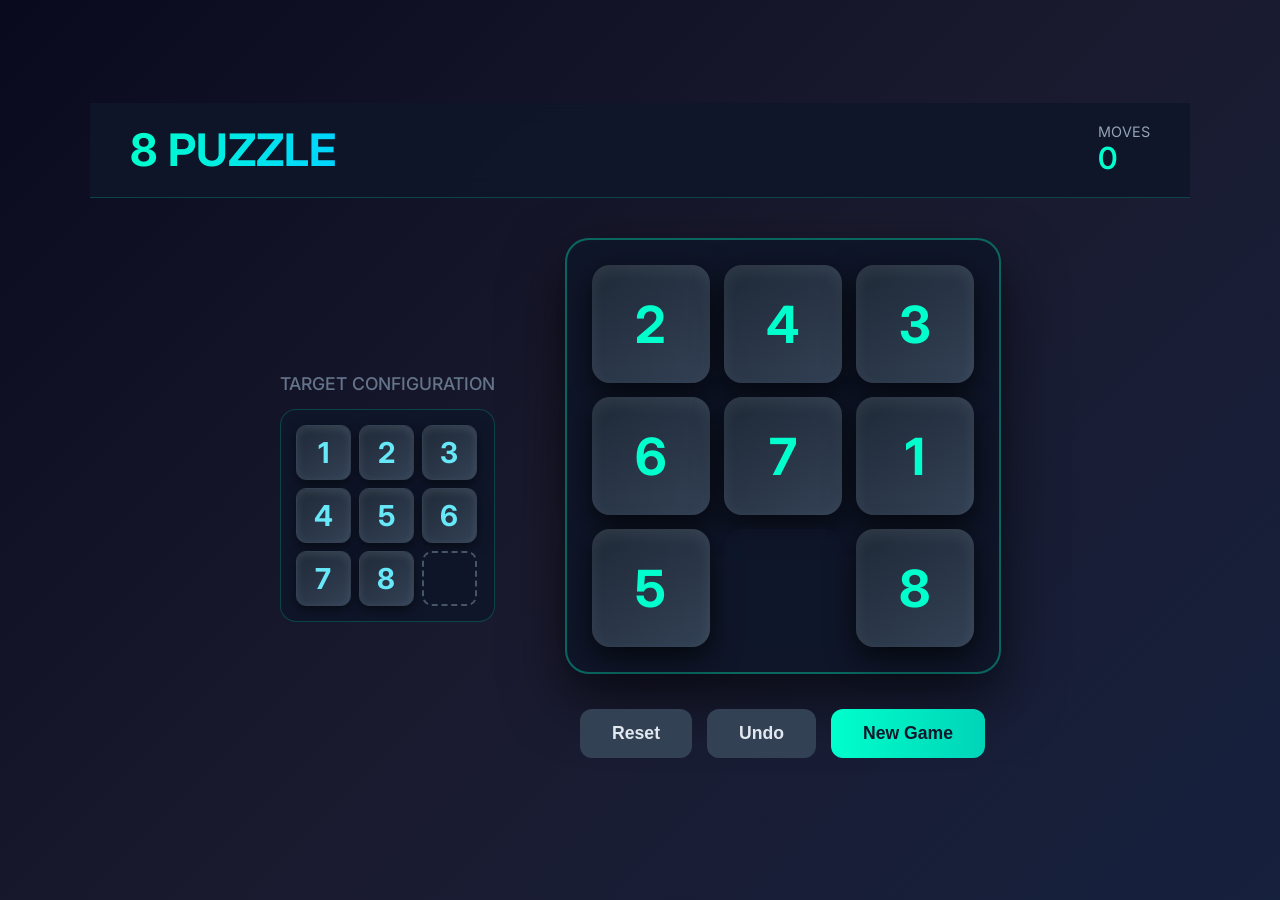
==== indeex.html @ 59eb5c1f "Rename index.html to indeex.html" ====
<!DOCTYPE html>
<html lang="en">
<head>
    <meta charset="UTF-8" />
    <meta name="viewport" content="width=device-width, initial-scale=1.0"/>
    <title>8 Puzzle</title>
    <style>
        @import url('https://fonts.googleapis.com/css2?family=Inter:wght@400;500;600;700&display=swap');

        * {
            margin: 0;
            padding: 0;
            box-sizing: border-box;
        }

        body {
            height: 100vh;
            background: linear-gradient(135deg, #0a0a1f, #1a1a2e, #16213e);
            color: #ffffff;
            font-family: 'Inter', sans-serif;
            display: flex;
            justify-content: center;
            align-items: center;
            overflow: hidden;
        }

        .game-container {
            display: flex;
            flex-direction: column;
            width: 100%;
            max-width: 1100px;
        }

        header {
            padding: 20px 40px;
            background: rgba(15, 23, 42, 0.9);
            backdrop-filter: blur(10px);
            border-bottom: 1px solid rgba(0, 255, 200, 0.2);
            display: flex;
            justify-content: space-between;
            align-items: center;
        }

        .title {
            font-size: 2.8rem;
            font-weight: 700;
            background: linear-gradient(90deg, #00ffcc, #00d4ff);
            -webkit-background-clip: text;
            -webkit-text-fill-color: transparent;
        }

        .stats {
            display: flex;
            gap: 40px;
        }

        .stat-label {
            font-size: 0.9rem;
            color: #94a3b8;
            text-transform: uppercase;
        }

        .stat-value {
            font-size: 1.9rem;
            font-weight: 600;
            color: #00ffcc;
        }

        .main-content {
            display: flex;
            justify-content: center;
            align-items: center;
            gap: 70px;
            padding: 40px 20px;
        }

        /* ==================== TARGET (Small Tiles) ==================== */
        .target-panel {
            text-align: center;
        }

        .target-label {
            color: #64748b;
            font-size: 1.1rem;
            margin-bottom: 15px;
            font-weight: 500;
        }

        .target-grid {
            display: grid;
            grid-template-columns: repeat(3, 55px);
            gap: 8px;
            background: rgba(15, 23, 42, 0.95);
            padding: 15px;
            border-radius: 16px;
            border: 1px solid rgba(0, 255, 200, 0.2);
        }

        .mini-tile {
            width: 55px;
            height: 55px;
            border-radius: 10px;
            background: linear-gradient(145deg, #1e2937, #334155);
            display: flex;
            align-items: center;
            justify-content: center;
            font-size: 1.8rem;
            font-weight: 700;
            color: #67e8f9;
            box-shadow: 0 4px 12px rgba(0, 0, 0, 0.5),
                        inset 0 3px 8px rgba(255,255,255,0.1);
            border: 1px solid #334155;
        }

        .mini-empty {
            background: rgba(15, 23, 42, 0.6);
            border: 2px dashed #475569;
            box-shadow: none;
        }

        /* ==================== MAIN PUZZLE (Bigger Tiles) ==================== */
        .puzzle-wrapper {
            display: flex;
            flex-direction: column;
            align-items: center;
        }

        .puzzle {
            display: grid;
            grid-template-columns: repeat(3, 118px);
            gap: 14px;
            background: rgba(15, 23, 42, 0.95);
            padding: 25px;
            border-radius: 24px;
            border: 2px solid rgba(0, 255, 200, 0.35);
            box-shadow: 0 25px 60px rgba(0, 0, 0, 0.6);
        }

        .tile {
            width: 118px;
            height: 118px;
            border-radius: 18px;
            background: linear-gradient(145deg, #1e2937, #334155);
            display: flex;
            align-items: center;
            justify-content: center;
            font-size: 3.2rem;
            font-weight: 700;
            color: #00ffcc;
            box-shadow: 0 10px 30px rgba(0, 0, 0, 0.7),
                        inset 0 6px 15px rgba(255,255,255,0.08);
            cursor: pointer;
            transition: all 0.25s ease;
            user-select: none;
        }

        .tile:hover {
            transform: scale(1.08);
            box-shadow: 0 18px 40px rgba(0, 255, 200, 0.4);
        }

        .tile.empty {
            background: rgba(15, 23, 42, 0.5);
            box-shadow: none;
            cursor: default;
        }

        .tile.empty:hover {
            transform: none;
        }

        /* Controls */
        .controls {
            margin-top: 35px;
            display: flex;
            gap: 15px;
        }

        button {
            padding: 14px 32px;
            font-size: 1.1rem;
            font-weight: 600;
            border: none;
            border-radius: 12px;
            cursor: pointer;
            transition: all 0.2s ease;
        }

        .btn-reset {
            background: #334155;
            color: #e2e8f0;
        }

        .btn-reset:hover {
            background: #475569;
        }

        .btn-new {
            background: linear-gradient(90deg, #00ffcc, #00d4b8);
            color: #0f172a;
        }

        .btn-new:hover {
            transform: translateY(-4px);
            box-shadow: 0 12px 30px rgba(0, 255, 200, 0.5);
        }

        .win-message {
            position: fixed;
            top: 50%;
            left: 50%;
            transform: translate(-50%, -50%);
            background: rgba(15, 23, 42, 0.98);
            padding: 50px 70px;
            border-radius: 24px;
            border: 4px solid #00ffcc;
            font-size: 3rem;
            font-weight: 700;
            text-align: center;
            box-shadow: 0 0 100px rgba(0, 255, 200, 0.7);
            display: none;
            z-index: 100;
        }
    </style>
</head>
<body>

    <div class="game-container">
        <header>
            <div class="title">8 PUZZLE</div>
            <div class="stats">
                <div class="stat">
                    <div class="stat-label">Moves</div>
                    <div class="stat-value" id="moveCount">0</div>
                </div>
            </div>
        </header>

        <div class="main-content">
            <!-- Target -->
            <div class="target-panel">
                <div class="target-label">TARGET CONFIGURATION</div>
                <div class="target-grid" id="target"></div>
            </div>

            <!-- Main Puzzle -->
            <div class="puzzle-wrapper">
                <div class="puzzle" id="puzzle"></div>
                
                <div class="controls">
                    <button class="btn-reset" id="resetBtn">Reset</button>
                    <button class="btn-reset" id="undoBtn">Undo</button>
                    <button class="btn-new" id="newGameBtn">New Game</button>
                </div>
            </div>
        </div>
    </div>

    <!-- Win Message -->
    <div class="win-message" id="winMessage">
        🎉 Congratulations! 🎉<br>
        <span style="font-size: 1.5rem; color: #94a3b8;">You solved it in <span id="finalMoves">0</span> moves!</span>
    </div>

    <script>
        let moves = 0;
        let puzzleState = [];
        let history = [];
        const targetState = [1, 2, 3, 4, 5, 6, 7, 8, null];

        const puzzleContainer = document.getElementById('puzzle');
        const targetContainer = document.getElementById('target');
        const moveCountEl = document.getElementById('moveCount');
        const winMessage = document.getElementById('winMessage');
        const finalMovesEl = document.getElementById('finalMoves');

        function createTile(value, isTarget = false) {
            const tile = document.createElement('div');
            
            if (isTarget) {
                tile.className = value === null ? 'mini-tile mini-empty' : 'mini-tile';
                if (value !== null) tile.textContent = value;
            } else {
                tile.className = value === null ? 'tile empty' : 'tile';
                if (value !== null) tile.textContent = value;
            }
            return tile;
        }

        function renderGrid(container, state, isTarget = false) {
            container.innerHTML = '';
            state.forEach((value, index) => {
                const tile = createTile(value, isTarget);
                if (!isTarget && value !== null) {
                    tile.addEventListener('click', () => moveTile(index));
                }
                container.appendChild(tile);
            });
        }

        function findEmpty() {
            return puzzleState.indexOf(null);
        }

        function isAdjacent(a, b) {
            const rowA = Math.floor(a / 3), colA = a % 3;
            const rowB = Math.floor(b / 3), colB = b % 3;
            return Math.abs(rowA - rowB) + Math.abs(colA - colB) === 1;
        }

        function saveHistory() {
            history.push([...puzzleState]);
            if (history.length > 30) history.shift();
        }

        function moveTile(index) {
            const emptyIndex = findEmpty();
            if (!isAdjacent(index, emptyIndex)) return;

            saveHistory();
            [puzzleState[index], puzzleState[emptyIndex]] = [puzzleState[emptyIndex], puzzleState[index]];
            
            moves++;
            moveCountEl.textContent = moves;

            renderGrid(puzzleContainer, puzzleState);
            checkWin();
        }

        function checkWin() {
            if (puzzleState.every((val, i) => val === targetState[i])) {
                finalMovesEl.textContent = moves;
                setTimeout(() => {
                    winMessage.style.display = 'block';
                }, 300);
            }
        }

        function shuffle(array) {
            let arr = [...array];
            for (let i = arr.length - 1; i > 0; i--) {
                const j = Math.floor(Math.random() * (i + 1));
                [arr[i], arr[j]] = [arr[j], arr[i]];
            }
            return arr;
        }

        function startGame() {
            moves = 0;
            history = [];
            moveCountEl.textContent = '0';
            winMessage.style.display = 'none';

            do {
                puzzleState = shuffle(targetState);
            } while (JSON.stringify(puzzleState) === JSON.stringify(targetState));

            renderGrid(targetContainer, targetState, true);
            renderGrid(puzzleContainer, puzzleState);
        }

        // Buttons
        document.getElementById('newGameBtn').addEventListener('click', startGame);
        
        document.getElementById('resetBtn').addEventListener('click', () => {
            if (history.length > 0) {
                puzzleState = [...history[history.length - 1]];
                moves = Math.max(0, moves - 1);
                moveCountEl.textContent = moves;
                renderGrid(puzzleContainer, puzzleState);
            }
        });

        document.getElementById('undoBtn').addEventListener('click', () => {
            if (history.length > 0) {
                puzzleState = history.pop();
                moves = Math.max(0, moves - 1);
                moveCountEl.textContent = moves;
                renderGrid(puzzleContainer, puzzleState);
            }
        });

        // Keyboard shortcut
        document.addEventListener('keydown', (e) => {
            if (e.key.toLowerCase() === 'r') startGame();
        });

        // Start the game
        window.onload = startGame;
    </script>
</body>
</html>
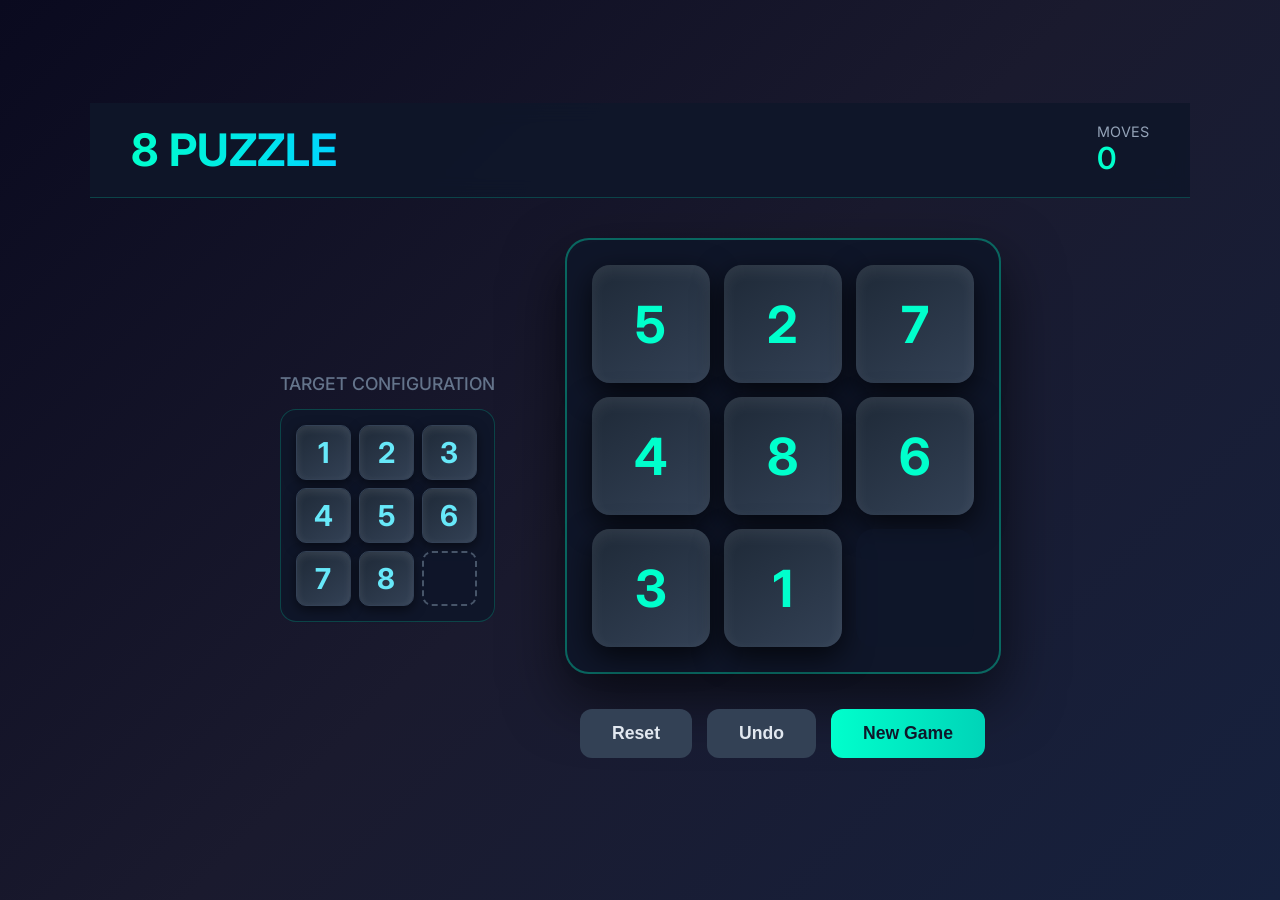
==== commit f76f8ffc: "update indeex.html" ====
--- a/indeex.html
+++ b/indeex.html
@@ -1,4 +1,4 @@
-<!DOCTYPE html>
+<!DOCTYPE html>  
 <html lang="en">
 <head>
     <meta charset="UTF-8" />
@@ -32,7 +32,7 @@
         }
 
         header {
-            padding: 20px 40px;
+            padding: 20px 41px;
             background: rgba(15, 23, 42, 0.9);
             backdrop-filter: blur(10px);
             border-bottom: 1px solid rgba(0, 255, 200, 0.2);
